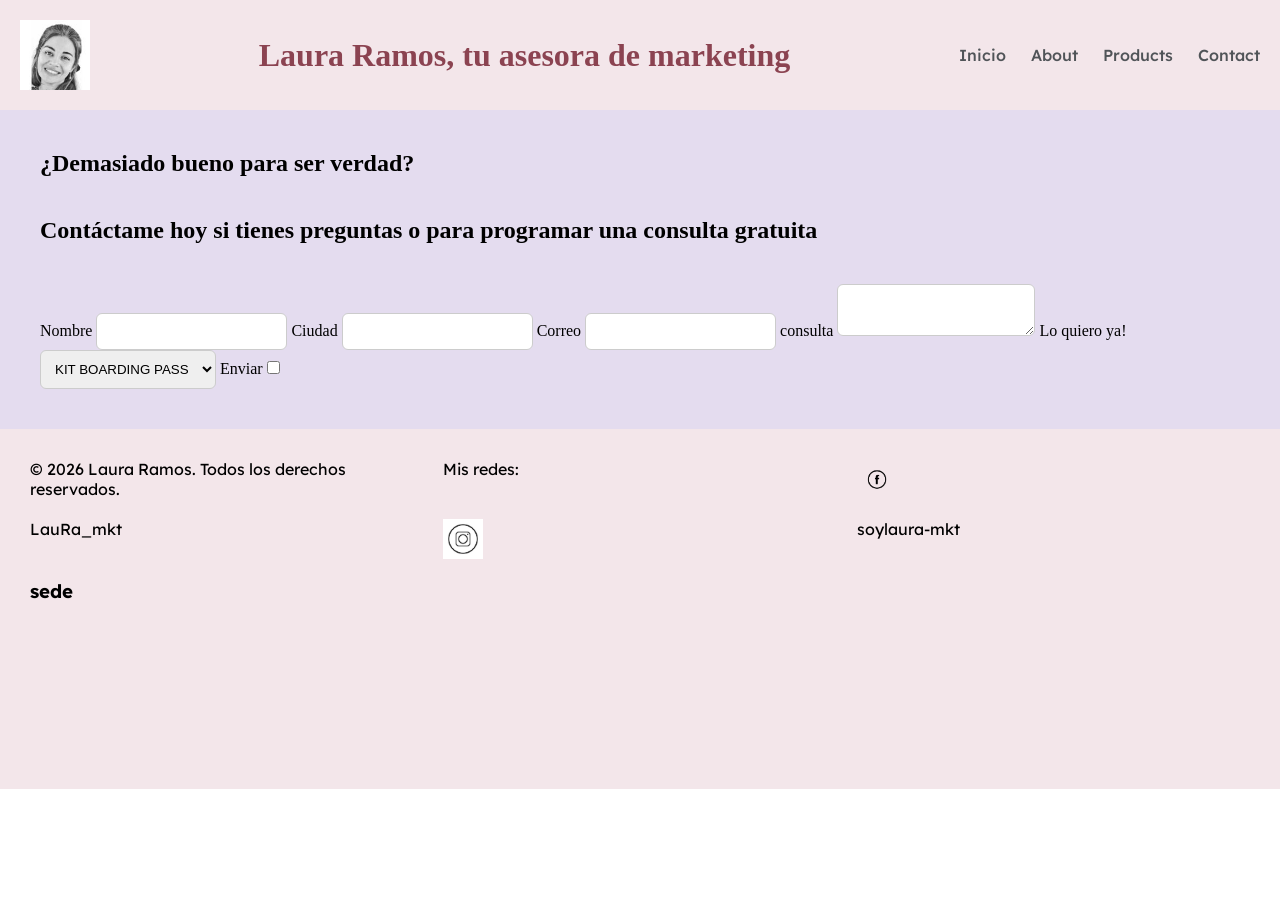
==== pages/contact.html @ f30fb0d6 "Primer commit" ====
<!DOCTYPE html>
<html lang="en">
<head>
    <meta charset="UTF-8">
    <meta name="viewport" content="width=device-width, initial-scale=1.0">
    <title>contact</title>
    <link rel="stylesheet" href="../css/style.css">
    <link rel="preconnect" href="https://fonts.googleapis.com">
    <link rel="preconnect" href="https://fonts.gstatic.com" crossorigin>

    <link href="https://fonts.googleapis.com/css2?family=Lato:ital,wght@0,100;0,300;0,400;0,700;0,900;1,100;1,300;1,400;1,700;1,900&family=Lexend:wght@100..900&family=Montserrat:ital,wght@0,100..900;1,100..900&display=swap" rel="stylesheet">
    
</head>
<body>
    <header>
        <img src="../img/mi-foto-128.jpg" alt="mi-foto-logo">
        <h1>Laura Ramos, tu asesora de marketing</h1>
        <nav>
            <ul>
                <li><a href="../index.html">Inicio</a></li>
                <li><a href="about.html">About</a></li>
                <li><a href="products.html">Products</a></li>
                <li><a href="contact.html">Contact</a></li>
            </ul>
        </nav>
    </header>
    <main>
        <h2>¿Demasiado bueno para ser verdad?</h2>
        <h2>Contáctame hoy si tienes preguntas o para programar una consulta gratuita</h2>
        <form>
            <label for="">Nombre</label>
            <input type="text" name="name" id="Nombre">
            <label for="">Ciudad</label>
            <input type="text" name="city" id="Ciudad">
            <label for="">Correo</label>
            <input type="email" name="email" id="Correo">
            <label for="">consulta</label>
            <textarea name="consulta" id="consulta"></textarea>
            <label for="kit">Lo quiero ya!</label>
            <select name="" id="">
                <option value="">KIT BOARDING PASS</option>
                <option value="">KIT FIRST CLASS</option>
            </select>
            <label for="send">Enviar</label>
            <input type="checkbox" name="send" id="send">
        </form>
        
    </main>
    <footer>
        <p>© 2026 Laura Ramos. Todos los derechos reservados.</p>
        <p>Mis redes:</p>
        <img class="logo" src="../img/face-logo.png" alt="logo-facebook">
        <p>LauRa_mkt</p>
        <img class="logo" src="../img/logo-insta.jpg" alt="logo-insta">
        <p>soylaura-mkt</p>
        <h3>sede</h3>
        <iframe src="https://www.google.com/maps/embed?pb=!1m18!1m12!1m3!1d3268.889176097797!2d-67.68641412424311!3d-34.98444057282022!2m3!1f0!2f0!3f0!3m2!1i1024!2i768!4f13.1!3m3!1m2!1s0x9678174736912e2b%3A0x6cc3b433f2209af9!2sSalvador%20Calafat%20557%2C%20M5620%20Gral.%20Alvear%2C%20Mendoza!5e0!3m2!1ses!2sar!4v1769228580807!5m2!1ses!2sar" width="600" height="450" style="border:0;" allowfullscreen="" loading="lazy" referrerpolicy="no-referrer-when-downgrade"></iframe>
        

    </footer>
    
    
</body>
</html>
---- css/style.css ----
/* RESET */
*{
    margin:0;
    padding:0;
    box-sizing:border-box;
}

/*HEADER */

header{
    background:#f3e6ea;
    padding:20px;

    display:flex;
    align-items:center;
    justify-content:space-between;
}

header img{
    width:70px;
}

header h1{
    font-family:'Playfair Display',serif;
    color:#8b4351;
}

header ul{
    list-style:none;
    display:flex;
    gap:25px;
}
header nav a{
    font-family: 'Lexend', sans-serif;
    font-weight:500;
}

header a{
    text-decoration:none;
    color:#505458;
    font-weight:600;
}

/* MAIN INDEX GRID */

main{
    background:#e4dcef;
    padding:40px;

    display:grid;
    gap:40px;
    align-items:center;
}



.intro{
    display:flex;
    align-items:center;
    justify-content:space-between;
    gap:40px;
}

.intro-texto{
    flex:1;
    
}
.intro-texto h2{
    color:#8b4351;
    font-size:70px;
    font-weight:700;
    letter-spacing:1px;
}

.intro-texto h3,
.intro-texto ul{
    color:#505458;
}
.intro-texto h2{
    margin-bottom:12px;
}

.intro-texto h3{
    margin-bottom:18px;
    font-size:22px;
}

.intro-texto ul{
    margin-top:10px;
    font-size:18px;
    font-family: 'Lexend', sans-serif;
    font-weight:500;
    line-height:1.6;
}


.intro-texto li{
    margin-bottom:10px;
}
.intro-texto p{
    font-family:'Playfair Display',serif;
    color:#8b4351;
   
    
}

.intro-img{
    flex:1;
    text-align:center;
}

.intro-img img{
    width:100%;
    max-width:350px;
}
.enganche{
    display:inline-block;
    font-size:30px;
    font-weight:800;
    background:#8b4351;
    color:white;
    padding:14px 26px;
    border-radius:10px;
    margin-top:28px;
    letter-spacing:1px;
    box-shadow:0 8px 18px rgba(0,0,0,0.15);
    
    transition:0.3s;
}


/* ABOUT  */
.about-me{
    display:flex;
    align-items:center;
    justify-content:space-between;
    gap:50px;
    padding:60px;
    background:#f4e8eb;
    border-radius:20px;
    margin:40px;
    box-shadow:0 8px 25px rgba(0,0,0,0.05);
}

.about-text{
    flex:1;
}
.about-text h1{
    font-family:'Lexend', sans-serif;
    font-size:52px;
    color:#8b4351;
    margin-bottom:15px;
    letter-spacing:1px;
}

.about-text p{
    font-family:'Lexend', sans-serif;
    font-size:18px;
    line-height:1.7;
    color:#505458;
    max-width:520px;
}
.destacar{
    color:#8b4351;
    font-weight:600;
}

.about-img{
    flex:1;
    display:flex;
    justify-content:center;
}

.about-img img{
    width:320px;
    border-radius:20px;
    box-shadow:0 10px 25px rgba(0,0,0,0.15);
}
.about-experiencia{
    margin:60px 40px;
}

.about-experiencia h2{
    font-family:'Lexend', sans-serif;
    color:#8b4351;
    margin-bottom:30px;
}
.experiencia-grid{
    display:grid;
    grid-template-columns:repeat(3,1fr);
    gap:25px;
}
.card-exp{
    background:#f4e8eb;
    padding:25px;
    border-radius:18px;
    box-shadow:0 6px 18px rgba(0,0,0,0.05);
    transition:transform .25s ease, box-shadow .25s ease;
}

.card-exp h3{
    font-family:'Lexend', sans-serif;
    color:#8b4351;
    margin-bottom:10px;
}

.card-exp p{
    font-family:'Lato', sans-serif;
    color:#505458;
    line-height:1.6;
}


.exp-intro{
    font-family:'Lexend', sans-serif;
    color:#505458;
    margin-bottom:25px;
}
.exp-intro{
    display:inline-block;
    font-size:30px;
    font-weight:800;
    background:#8b4351;
    color:white;
    padding:14px 26px;
    border-radius:10px;
    margin-top:28px;
    letter-spacing:1px;
    box-shadow:0 8px 18px rgba(0,0,0,0.15);
    
    transition:0.3s;
}
.about-formacion{
 padding:80px 10%;
    background:#faf6f8;
    text-align:center;
}

.about-formacion h2{
    font-family:'Lexend', sans-serif;
    font-size:32px;
    margin-bottom:50px;
    color:#8b4351;
}

.formacion-grid{
    display:grid;
    grid-template-columns: repeat(3, 1fr);
    gap:30px;
}

.about-formadores{
    padding:80px 10%;
    background:#ffffff;
}

.about-formadores h2{
    font-family:'Lexend', sans-serif;
    color:#8b4351;
    margin-bottom:40px;
    text-align:center;
}
.formadores-intro{
    font-family:'Lexend', sans-serif;
    font-size:18px;
    color:#505458;
    text-align:center;
    max-width:600px;
    margin:0 auto 35px;
    line-height:1.6;
    opacity:.9;
}

.formadores-grid{
    display:grid;
    gap:25px;
}
.card-formador{
    display:flex;
    align-items:center;
    gap:25px;
    background:#faf6f8;
    padding:20px;
    border-radius:15px;
    box-shadow:0 6px 18px rgba(0,0,0,0.05);
}
.card-formador img{
    width:90px;
    height:70px;
    object-fit:contain;
    background:white;
    padding:8px;
    border-radius:10px;
}
.info-formador h3{
    font-family:'Lexend', sans-serif;
    color:#8b4351;
    margin-bottom:5px;
}

.info-formador p{
    font-family:'Lato', sans-serif;
    color:#505458;
}
.about-cta{
    text-align:center;
    padding:80px 20px;
    background:#f4e8eb;
    border-radius:20px;
    margin:60px 40px;
}

.about-cta h2{
    font-family:'Lexend', sans-serif;
    color:#8b4351;
    margin-bottom:20px;
}

.btn-cta{
    background:#8b4351;
    color:white;
    padding:12px 28px;
    border-radius:25px;
    text-decoration:none;
    font-family:'Lexend', sans-serif;
}


/* PRODUCTS */


.products{
    display:grid;
    grid-template-columns:1fr 1fr;
    gap:30px;
    margin-top:20px;
}

.kits{
    display:flex;
    justify-content:center;
    gap:40px;
    margin:60px 40px;
    flex-wrap:wrap;
}

.card{
    background:#faf6f8;
    padding:30px;
    border-radius:18px;
    width:320px;
    box-shadow:0 6px 18px rgba(0,0,0,0.05);
    transition:.3s;
}

.card h3{
    font-family:'Lexend', sans-serif;
    color:#8b4351;
    margin-bottom:10px;
}

.card ul{
    margin:15px 0;
    padding-left:18px;
    line-height:1.6;
    color:#505458;
    font-family:'Lexend', sans-serif;
}
.card-desc{
    color:#505458;
    font-family:'Lexend', sans-serif;
    text-transform:uppercase;
}

.boarding{
    border:1px solid #eadde2;
}

.first-class{
    border:2px solid #d4a373;
    background:linear-gradient(135deg,#faf6f8,#f3e6ea);
    transform:scale(1.05);
}

.card-btn{
    display:inline-block;
    margin-top:15px;
    padding:10px 20px;
    border-radius:10px;
    text-decoration:none;
    background:#8b4351;
    color:white;
    font-family:'Lexend', sans-serif;
}

.premium-btn{
    background:#d4a373;
    color:white;
}


.metodo{
    background-image:url("../img/faceless-foto.png");
    background-size:cover;
    background-position:center;
    background-repeat:no-repeat;
    padding:80px 20px;
    border-radius:20px;
    margin:60px 40px;
    color:#8b4351;
    text-align:center;
    font-family:'Lexend', sans-serif;
    font-size:20px;
}

.metodo-title h2{
    font-family:'Montserrat', sans-serif;
    font-size:46px;
    font-weight:700;
    margin:20px 0 15px;
    letter-spacing:2px;
    color:white;
    text-shadow:0 4px 15px rgba(0,0,0,0.35);
}
.intro-products h2{
    font-family:'Montserrat', sans-serif;
    font-size:48px;
    font-weight:700;
    letter-spacing:2px;
    text-align:center;
    color:#8b4351;
    margin-bottom:30px;
    text-transform:uppercase;
    position:relative;
}
.intro-products p{
    font-family:'Montserrat', sans-serif;
    font-size:20px;
    font-weight:600;
    letter-spacing:2px;
    text-align:center;
    color:grey;
    margin-bottom:30px;
    
    position:relative;
}
.products-cta{
    text-align:center;
    padding:90px 20px;
    background:#f4e8eb;
    border-radius:20px;
    margin:60px 40px;
    box-shadow:0 10px 30px rgba(0,0,0,0.05);
}

.products-cta h2{
    font-family:'Lexend', sans-serif;
    font-size: 20px;
    color:#8b4351;
    margin-bottom:20px;
}
.products-cta p{
    font-family:'Lexend', sans-serif;
    font-size:18px;
    color:#6b4b55;
    margin-bottom:25px;
}
.cta-btn{
    background:#8b4351;
    color:white;
    padding:14px 32px;
    border-radius:30px;
    text-decoration:none;
    font-family:'Montserrat', sans-serif;
    font-size:15px;
    letter-spacing:.5px;
    transition:.3s;
}





}


/* CONTACT FORM */

form{
    display:flex;
    flex-direction:column;
    gap:15px;
    max-width:400px;
}

input, textarea, select{
    padding:10px;
    border-radius:6px;
    border:1px solid #ccc;
}

/* FOOTER GRID */

footer{
    background:#f3e6ea;
    padding:30px;
    

    display:grid;
    grid-template-columns:1fr 1fr 1fr;
    gap:20px;
    align-items:start;
}
footer{
    font-family:'Lexend', sans-serif;
}

.logo{
    width:40px;
}
.red{
    display:flex;
    align-items:center;
    gap:10px;
    margin-top:10px;
}

footer iframe{
    width:100%;
    height:180px;
    border-radius:8px;
}
.footer-col h4{
    color:#8b4351;
    margin-bottom:10px;
}
/* MOBILE */

@media (max-width:768px){

    header{
        flex-direction:column;
        gap:15px;
        text-align:center;
    }

    header ul{
        flex-direction:column;
    }

    main{
        grid-template-columns:1fr;
        text-align:center;
    }
}
@media (max-width:768px){

    .intro-texto h2{
        font-size:28px;
    }

    .intro-texto h3{
        font-size:20px;
    }

    .intro-texto ul{
        font-size:17px;
    }

@media (max-width:768px){

    .about-text h1{
        font-size:32px;
    }

    .about-text p{
        font-size:16px;
    }

}
@media (max-width:768px){

    .about-me{
        margin:20px;
        padding:40px 20px;
    }

}

    .products{
        grid-template-columns:1fr;
    }
}

    
    @media (max-width:768px){

    footer{
        grid-template-columns:1fr;
        text-align:center;
    }

    .red{
        justify-content:center;
    }

}

@media (max-width:768px){

    .intro-texto h2{
        font-size:28px;
    }

    .intro-texto h3{
        font-size:20px;
    }

    .intro-texto ul{
        font-size:17px;
    }

}
@media (max-width:768px){

    .enganche{
        font-size:24px;
        padding:12px 20px;
    }

}
@media (max-width:768px){

    .about-me{
        flex-direction:column;
        text-align:center;
        padding:40px 20px;
    }

    .about-img img{
        width:260px;
    }

}
@media (max-width:768px){

    .experiencia-grid{
        grid-template-columns:1fr;
    }

    .about-experiencia{
        margin:40px 20px;
        text-align:center;
    }

}
@media (max-width:768px){

    .formacion-grid{
        grid-template-columns:1fr;
    }

    .about-formacion{
        padding:50px 20px;
    }

}
@media (max-width:768px){

    .card-formador{
        flex-direction:column;
        text-align:center;
    }

}
@media (max-width:768px){
    .formadores-intro{
        font-size:16px;
        padding:0 15px;
    }
}
@media (max-width:768px){

    .kits{
        margin:40px 20px;
        gap:25px;
    }

    .first-class{
        transform:none;
    }

    .card{
        width:100%;
    }

}
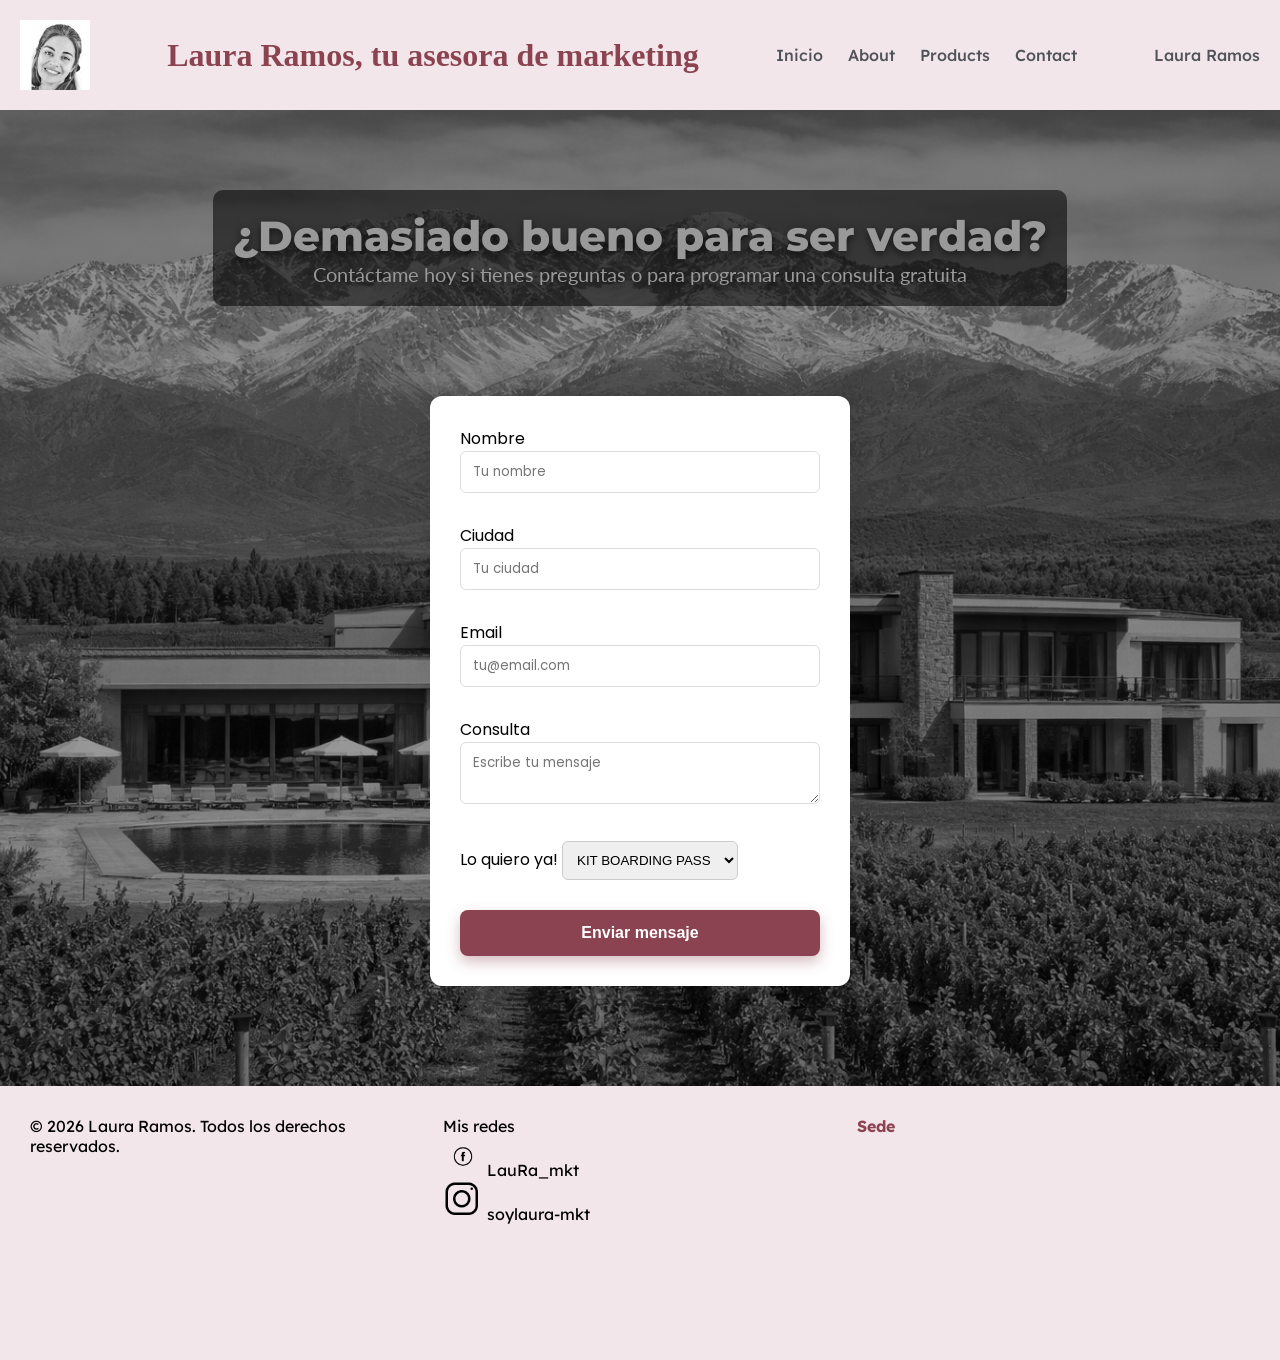
==== commit f6a96996: "new version contact" ====
--- a/pages/contact.html
+++ b/pages/contact.html
@@ -9,7 +9,7 @@
     <link rel="preconnect" href="https://fonts.gstatic.com" crossorigin>
 
     <link href="https://fonts.googleapis.com/css2?family=Lato:ital,wght@0,100;0,300;0,400;0,700;0,900;1,100;1,300;1,400;1,700;1,900&family=Lexend:wght@100..900&family=Montserrat:ital,wght@0,100..900;1,100..900&display=swap" rel="stylesheet">
-    
+    <link href="https://fonts.googleapis.com/css2?family=Poppins:wght@400;500;600&display=swap" rel="stylesheet">
 </head>
 <body>
     <header>
@@ -23,39 +23,81 @@
                 <li><a href="contact.html">Contact</a></li>
             </ul>
         </nav>
+        <nav class="navbar navbar-expand-lg navbar-light bg-light">
+            <div class="container">
+                <a class="navbar-brand" href="#">Laura Ramos</a>
+            </div>
+        </nav>
     </header>
     <main>
-        <h2>¿Demasiado bueno para ser verdad?</h2>
-        <h2>Contáctame hoy si tienes preguntas o para programar una consulta gratuita</h2>
-        <form>
-            <label for="">Nombre</label>
-            <input type="text" name="name" id="Nombre">
-            <label for="">Ciudad</label>
-            <input type="text" name="city" id="Ciudad">
-            <label for="">Correo</label>
-            <input type="email" name="email" id="Correo">
-            <label for="">consulta</label>
-            <textarea name="consulta" id="consulta"></textarea>
-            <label for="kit">Lo quiero ya!</label>
-            <select name="" id="">
-                <option value="">KIT BOARDING PASS</option>
-                <option value="">KIT FIRST CLASS</option>
-            </select>
-            <label for="send">Enviar</label>
-            <input type="checkbox" name="send" id="send">
-        </form>
-        
+       <div class="container text-center mt-5">
+
+        <div class="titulo-contacto">
+            <h1>¿Demasiado bueno para ser verdad?</h1>
+             <p>Contáctame hoy si tienes preguntas o para programar una consulta gratuita</p>
+        </div>
+
+        <div class="form-card">
+            <form>
+
+                <div class="mb-3">
+                <label>Nombre</label>
+                <input type="text" placeholder="Tu nombre">
+                </div>
+
+                <div class="mb-3">
+                <label>Ciudad</label>
+                <input type="text" placeholder="Tu ciudad">
+                </div>    
+
+                <div class="mb-3">
+                <label>Email</label>
+                <input type="email" placeholder="tu@email.com">
+                </div>
+
+                <div class="mb-3">
+                <label>Consulta</label>
+                <textarea placeholder="Escribe tu mensaje"></textarea>
+                </div>
+
+                <div class="mb-3">
+                <label for="kit" class="form-label">Lo quiero ya!</label>
+                    <select name="kit" id="kit" class="form-select">
+                        <option value="boarding">KIT BOARDING PASS</option>
+                        <option value="first">KIT FIRST CLASS</option>
+                    </select>
+                </div>
+                <div class="text-center"></div>
+                <button type="submit">Enviar mensaje</button>
+
+            </form>
+        </div>
+    
     </main>
+    
     <footer>
-        <p>© 2026 Laura Ramos. Todos los derechos reservados.</p>
-        <p>Mis redes:</p>
-        <img class="logo" src="../img/face-logo.png" alt="logo-facebook">
-        <p>LauRa_mkt</p>
-        <img class="logo" src="../img/logo-insta.jpg" alt="logo-insta">
-        <p>soylaura-mkt</p>
-        <h3>sede</h3>
-        <iframe src="https://www.google.com/maps/embed?pb=!1m18!1m12!1m3!1d3268.889176097797!2d-67.68641412424311!3d-34.98444057282022!2m3!1f0!2f0!3f0!3m2!1i1024!2i768!4f13.1!3m3!1m2!1s0x9678174736912e2b%3A0x6cc3b433f2209af9!2sSalvador%20Calafat%20557%2C%20M5620%20Gral.%20Alvear%2C%20Mendoza!5e0!3m2!1ses!2sar!4v1769228580807!5m2!1ses!2sar" width="600" height="450" style="border:0;" allowfullscreen="" loading="lazy" referrerpolicy="no-referrer-when-downgrade"></iframe>
-        
+        <div class="footer-col">
+            <p>© 2026 Laura Ramos. Todos los derechos reservados.</p>
+            </div>
+
+            <div class="footer-col redes">
+             <p>Mis redes</p>
+
+            <div class="red-face">
+                <img class="logo" src="../img/face-logo.png" alt="logo-facebook">
+                <span>LauRa_mkt</span>
+            </div>
+
+            <div class="red-insta">
+                <img class="logo" src="../img/icons-instagram-64.png" alt="logo-insta">
+                <span>soylaura-mkt</span>
+            </div>
+            </div>
+
+            <div class="footer-col">
+            <h4>Sede</h4>
+            <iframe src="https://www.google.com/maps/embed?pb=!1m18!1m12!1m3!1d3268.889176097797!2d-67.68641412424311!3d-34.98444057282022!2m3!1f0!2f0!3f0!3m2!1i1024!2i768!4f13.1!3m3!1m2!1s0x9678174736912e2b%3A0x6cc3b433f2209af9!2sSalvador%20Calafat%20557%2C%20M5620%20Gral.%20Alvear%2C%20Mendoza!5e0!3m2!1ses!2sar!4v1769228580807!5m2!1ses!2sar" width="600" height="450" style="border:0;" allowfullscreen="" loading="lazy" referrerpolicy="no-referrer-when-downgrade"></iframe>
+        </div>
 
     </footer>
     
--- a/css/style.css
+++ b/css/style.css
@@ -478,12 +478,6 @@
 }
 
 
-
-
-
-}
-
-
 /* CONTACT FORM */
 
 form{
@@ -498,6 +492,140 @@
     border-radius:6px;
     border:1px solid #ccc;
 }
+.form-contacto{
+    box-shadow: 0px 4px 10px rgba(0,0,0,0.2);
+}
+.titulo-contacto{
+    text-align: center;
+    margin-top: 40px;
+    margin-bottom: 30px;
+}
+
+.titulo-contacto h1{
+  font-family: "Montserrat", sans-serif;
+  font-weight: 800;
+  font-size: 42px;
+  color: #ffffff;
+}
+
+.titulo-contacto p{
+  font-family: "Lato", sans-serif;
+  font-size: 20px;
+  color: #ffffff;
+}
+
+.titulo-contacto h1,
+.titulo-contacto p{
+  color:white;
+  text-shadow:0 3px 8px rgba(0,0,0,0.6);
+}
+.titulo-contacto{
+    text-align:center;
+    margin-top:40px;
+    margin-bottom:30px;
+
+    background:rgba(0,0,0,0.55);
+    padding:20px;
+    border-radius:10px;
+    display:inline-block;
+}.titulo-contacto h1{
+    color:white;
+}
+
+.titulo-contacto p{
+    color:white;
+}
+body{
+  background:#f5f7fb;
+  font-family:'Poppins', sans-serif;
+}
+
+/* Card */
+.form-card{
+  max-width:420px;
+  margin:60px auto;
+  padding:30px;
+
+  background:white;
+  border-radius:12px;
+
+  box-shadow:0 10px 30px rgba(0,0,0,0.08);
+}
+
+/* titulo */
+.form-card h2{
+  margin-bottom:20px;
+  font-weight:600;
+}
+
+/* inputs */
+.form-card input,
+.form-card textarea{
+  width:100%;
+  padding:10px 12px;
+  margin-bottom:15px;
+
+  border:1px solid #ddd;
+  border-radius:6px;
+
+  font-family:'Poppins', sans-serif;
+}
+
+/* boton */
+.form-card button{
+  width:100%;
+  padding:14px;
+
+  font-size:16px;
+  font-weight:600;
+
+  background:#8b4351;
+  color:white;
+
+  border:none;
+  border-radius:8px;
+
+  cursor:pointer;
+  transition:all .2s ease;
+
+  box-shadow:0 6px 14px rgba(139,67,81,0.35);
+}
+
+.form-card button:hover{
+  background:#74323f;
+  transform:translateY(-1px);
+  box-shadow:0 8px 18px rgba(139,67,81,0.45);
+}
+main{
+  min-height:100vh;
+
+    background-image:url("../img/htl-mdz.png");
+    background-size:cover;
+    background-position:center;
+    background-repeat:no-repeat;
+
+    display:flex;
+    justify-content:center;
+    align-items:center;
+
+    position:relative;
+}
+
+/* capa blanco y negro + oscurecer un poco */
+main::before{
+  content:"";
+  position:absolute;
+  inset:0;
+
+  background:rgba(0,0,0,0.4);
+  backdrop-filter:grayscale(100%);
+}
+
+/* para que el formulario quede encima */
+.form-card{
+  position:relative;
+  z-index:1;
+}
 
 /* FOOTER GRID */
 
@@ -552,8 +680,6 @@
         grid-template-columns:1fr;
         text-align:center;
     }
-}
-@media (max-width:768px){
 
     .intro-texto h2{
         font-size:28px;
@@ -567,7 +693,6 @@
         font-size:17px;
     }
 
-@media (max-width:768px){
 
     .about-text h1{
         font-size:32px;
@@ -576,24 +701,16 @@
     .about-text p{
         font-size:16px;
     }
-
-}
-@media (max-width:768px){
 
     .about-me{
         margin:20px;
         padding:40px 20px;
     }
 
-}
-
     .products{
         grid-template-columns:1fr;
     }
-}
-
-    
-    @media (max-width:768px){
+
 
     footer{
         grid-template-columns:1fr;
@@ -604,10 +721,6 @@
         justify-content:center;
     }
 
-}
-
-@media (max-width:768px){
-
     .intro-texto h2{
         font-size:28px;
     }
@@ -619,17 +732,11 @@
     .intro-texto ul{
         font-size:17px;
     }
-
-}
-@media (max-width:768px){
 
     .enganche{
         font-size:24px;
         padding:12px 20px;
     }
-
-}
-@media (max-width:768px){
 
     .about-me{
         flex-direction:column;
@@ -641,9 +748,6 @@
         width:260px;
     }
 
-}
-@media (max-width:768px){
-
     .experiencia-grid{
         grid-template-columns:1fr;
     }
@@ -653,9 +757,6 @@
         text-align:center;
     }
 
-}
-@media (max-width:768px){
-
     .formacion-grid{
         grid-template-columns:1fr;
     }
@@ -663,23 +764,16 @@
     .about-formacion{
         padding:50px 20px;
     }
-
-}
-@media (max-width:768px){
 
     .card-formador{
         flex-direction:column;
         text-align:center;
     }
 
-}
-@media (max-width:768px){
     .formadores-intro{
         font-size:16px;
         padding:0 15px;
     }
-}
-@media (max-width:768px){
 
     .kits{
         margin:40px 20px;
@@ -693,6 +787,47 @@
     .card{
         width:100%;
     }
-
-}
-
+    main{
+    padding:40px 20px;
+}
+
+.titulo-contacto{
+    width:100%;
+    padding:15px;
+    margin-bottom:20px;
+}
+
+.titulo-contacto h1{
+    font-size:28px;
+}
+
+.titulo-contacto p{
+    font-size:16px;
+}
+
+.form-card{
+    width:100%;
+    max-width:100%;
+    margin:20px auto;
+    padding:25px;
+}
+
+.form{
+    width:100%;
+}
+
+.input,
+.textarea,
+.select{
+    font-size:14px;
+}
+
+.button{
+    font-size:16px;
+    padding:14px;
+}
+
+}
+
+
+
